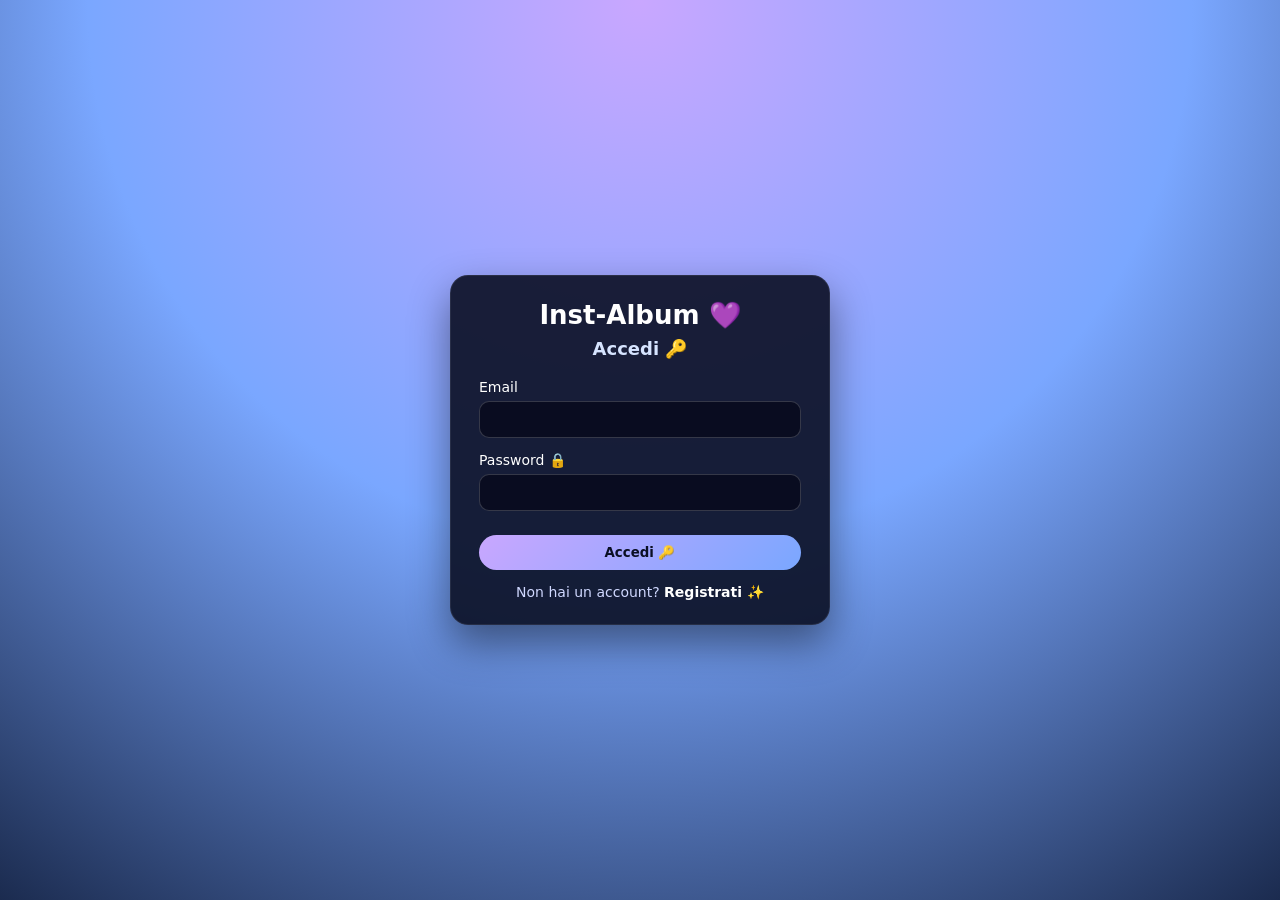
==== index.html @ e74825e1 "Add files via upload" ====
<!DOCTYPE html>
<html lang="it">
<head>
  <meta charset="UTF-8" />
  <title>Inst-Album</title>
  <meta name="viewport" content="width=device-width, initial-scale=1.0" />
  <script type="module">
    // Questa pagina deve SOLO mandare al login
    window.location.href = "./login.html";
  </script>
</head>
<body>
  <p style="text-align:center; margin-top:40px; font-size:18px;">Caricamento…</p>
</body>
</html>
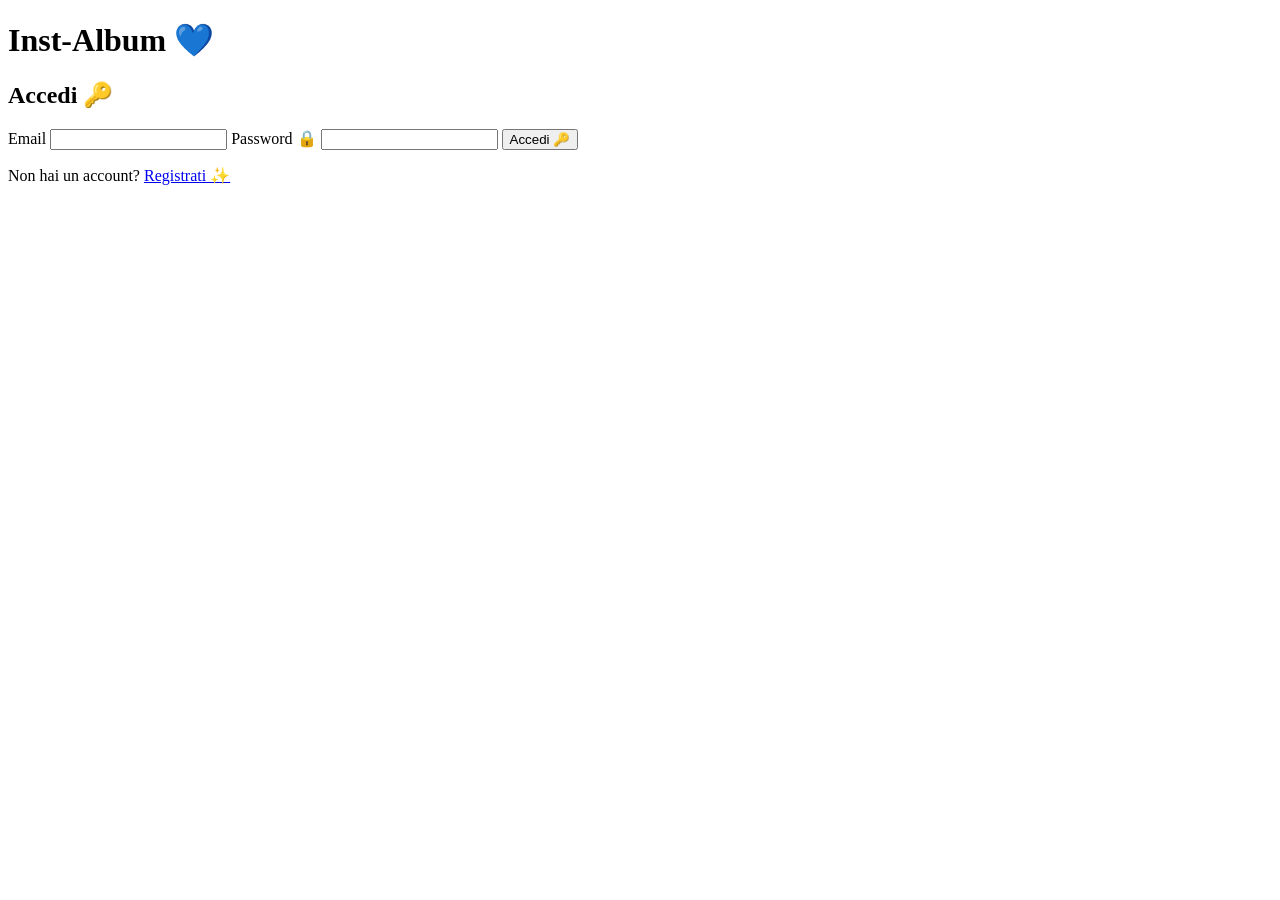
==== commit 380a22d4: "index.html" ====
--- a/index.html
+++ b/index.html
@@ -2,14 +2,17 @@
 <html lang="it">
 <head>
   <meta charset="UTF-8" />
-  <title>Inst-Album</title>
+  <title>Inst-Album 💙</title>
   <meta name="viewport" content="width=device-width, initial-scale=1.0" />
+
   <script type="module">
-    // Questa pagina deve SOLO mandare al login
     window.location.href = "./login.html";
   </script>
 </head>
+
 <body>
-  <p style="text-align:center; margin-top:40px; font-size:18px;">Caricamento…</p>
+  <p style="text-align:center; margin-top:40px; font-size:18px;">
+    Caricamento…
+  </p>
 </body>
 </html>
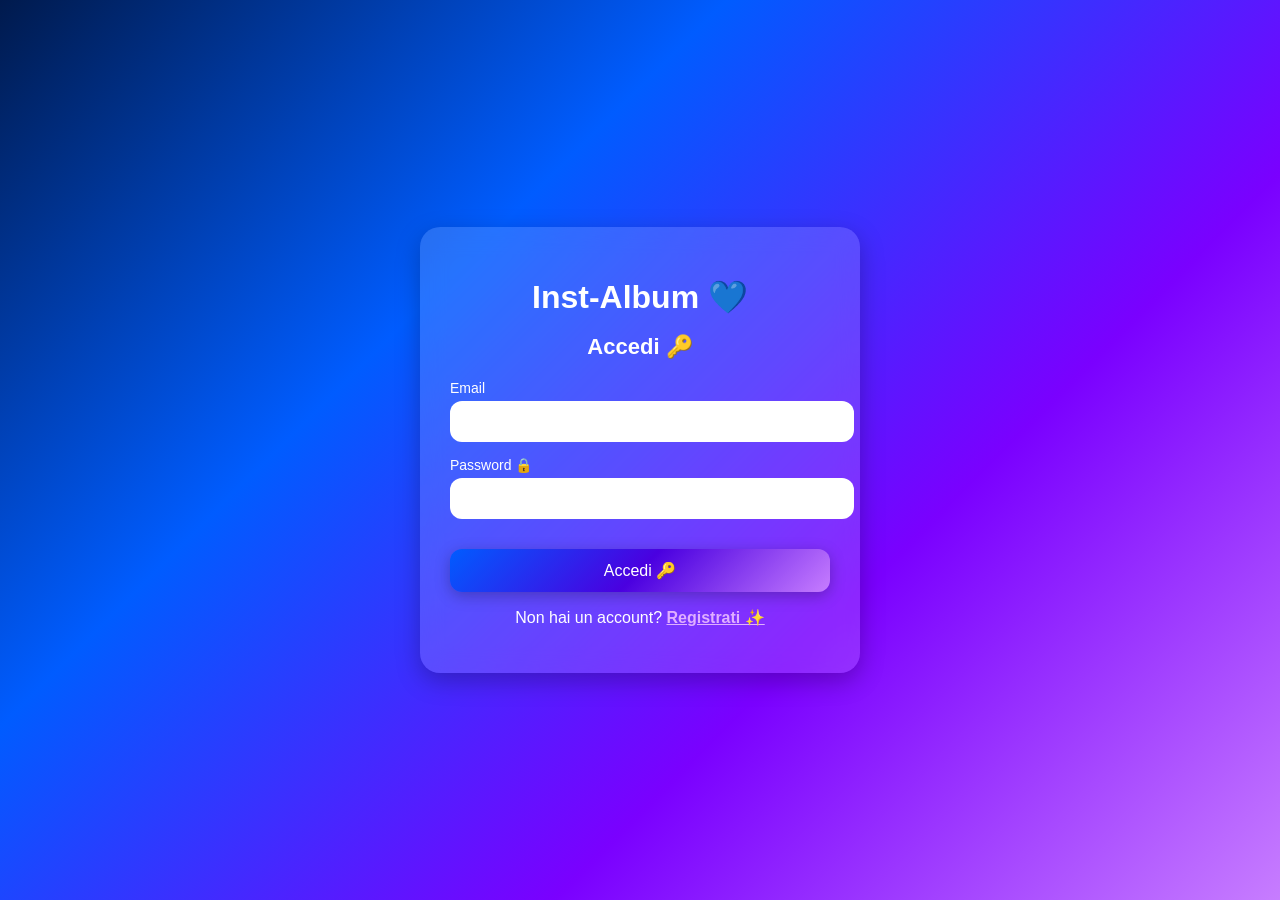
==== commit 737cc7d6: "index.html" ====
--- a/index.html
+++ b/index.html
@@ -4,6 +4,9 @@
   <meta charset="UTF-8" />
   <title>Inst-Album 💙</title>
   <meta name="viewport" content="width=device-width, initial-scale=1.0" />
+<link rel="icon" href="/icons/favicon.ico">
+<link rel="apple-touch-icon" href="/icons/apple-touch-icon.png">
+<link rel="manifest" href="/manifest.json">
 
   <script type="module">
     window.location.href = "./login.html";
